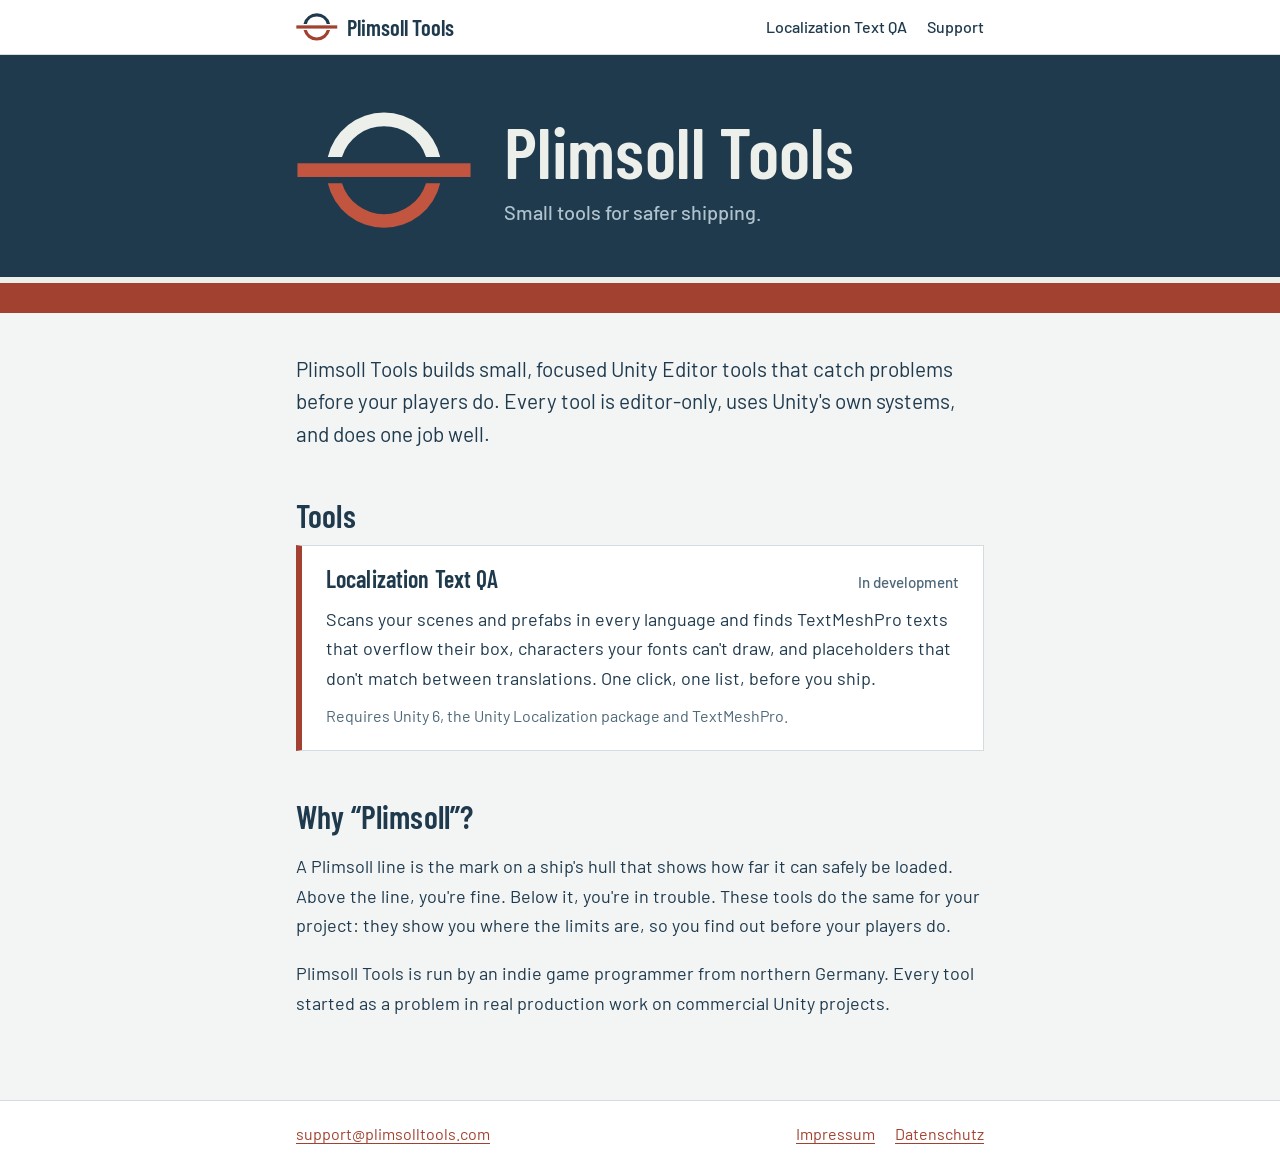
==== index.html @ eae1c2fc "Initial commit" ====
<!doctype html>
<html lang="en">
<head>
<meta charset="utf-8">
<meta name="viewport" content="width=device-width, initial-scale=1">
<title>Plimsoll Tools – Small tools for safer shipping</title>
<meta name="description" content="Small, focused Unity Editor tools that catch problems before your players do.">
<meta property="og:title" content="Plimsoll Tools – Small tools for safer shipping">
<meta property="og:description" content="Small, focused Unity Editor tools that catch problems before your players do.">
<meta property="og:image" content="https://plimsolltools.com/assets/og.png">
<meta property="og:type" content="website">
<link rel="icon" href="assets/favicon.svg" type="image/svg+xml">
<link rel="preload" href="assets/fonts/BarlowCondensed-SemiBold.woff2" as="font" type="font/woff2" crossorigin>
<link rel="stylesheet" href="assets/style.css">
</head>
<body>
<header class="site-head">
  <div class="wrap head-inner">
    <a class="brand" href="index.html"><svg class="mark mark-head" viewBox="-61 -41 122 82" aria-hidden="true"><path class="mark-top" d="M-38.96 -9.05A40 40 0 0 1 38.96 -9.05L29.13 -9.05A30.5 30.5 0 0 0 -29.13 -9.05Z"/><path class="mark-low" d="M-38.96 9.05A40 40 0 0 0 38.96 9.05L29.13 9.05A30.5 30.5 0 0 1 -29.13 9.05Z"/><g class="mark-low"><rect x="-60" y="-4.75" width="120" height="9.5"/></g></svg><span>Plimsoll Tools</span></a>
    <nav aria-label="Main"><a href="tools/localization-text-qa/index.html">Localization Text QA</a><a href="support.html">Support</a></nav>
  </div>
</header>
<section class="hero"><div class="wrap"><svg class="mark mark-hero" viewBox="-61 -41 122 82" role="img" aria-label="Plimsoll mark"><path class="mark-top" d="M-38.96 -9.05A40 40 0 0 1 38.96 -9.05L29.13 -9.05A30.5 30.5 0 0 0 -29.13 -9.05Z"/><path class="mark-low" d="M-38.96 9.05A40 40 0 0 0 38.96 9.05L29.13 9.05A30.5 30.5 0 0 1 -29.13 9.05Z"/><g class="mark-low"><rect x="-60" y="-4.75" width="120" height="9.5"/></g></svg>
<div><h1>Plimsoll Tools</h1><p class="claim">Small tools for safer shipping.</p></div></div><div class="waterline" aria-hidden="true"></div></section>
<main class="wrap content">

<p class="lead">Plimsoll Tools builds small, focused Unity Editor tools that catch problems before your players do. Every tool is editor-only, uses Unity's own systems, and does one job well.</p>

<h2>Tools</h2>
<article class="tool">
  <div class="tool-head"><h3><a href="tools/localization-text-qa/index.html">Localization Text QA</a></h3><span class="status">In development</span></div>
  <p>Scans your scenes and prefabs in every language and finds TextMeshPro texts that overflow their box, characters your fonts can't draw, and placeholders that don't match between translations. One click, one list, before you ship.</p>
  <p class="meta">Requires Unity 6, the Unity Localization package and TextMeshPro.</p>
</article>

<h2>Why “Plimsoll”?</h2>
<p>A Plimsoll line is the mark on a ship's hull that shows how far it can safely be loaded. Above the line, you're fine. Below it, you're in trouble. These tools do the same for your project: they show you where the limits are, so you find out before your players do.</p>
<p>Plimsoll Tools is run by an indie game programmer from northern Germany. Every tool started as a problem in real production work on commercial Unity projects.</p>

</main>
<footer class="site-foot">
  <div class="wrap foot-inner">
    <p><a href="mailto:support@plimsolltools.com">support@plimsolltools.com</a></p>
    <p><a href="impressum.html">Impressum</a> <a href="datenschutz.html">Datenschutz</a></p>
  </div>
</footer>
</body>
</html>
---- assets/style.css ----
/* Plimsoll Tools – one stylesheet, no external requests */
@font-face { font-family: "Barlow"; src: url("fonts/Barlow-Regular.woff2") format("woff2"); font-weight: 400; font-display: swap; }
@font-face { font-family: "Barlow"; src: url("fonts/Barlow-Medium.woff2") format("woff2"); font-weight: 500; font-display: swap; }
@font-face { font-family: "Barlow Condensed"; src: url("fonts/BarlowCondensed-SemiBold.woff2") format("woff2"); font-weight: 600; font-display: swap; }

:root {
  /* brand, fixed in both modes */
  --hull: #1F3A4D;
  --paint: #EDEFEA;
  --signal: #C2553F;      /* accent on hull blue */
  --antifouling: #A2412F; /* red band */
  --hull-text: #B0C2CD;
  /* content, light */
  --bg: #F3F5F5;
  --surface: #FFFFFF;
  --ink: #1F3A4D;
  --ink-soft: #4E6878;
  --rule: #D3DCE0;
  --accent: #A2412F;
  --mark-top: var(--hull);
  --mark-low: var(--antifouling);
  color-scheme: light;
}
@media (prefers-color-scheme: dark) {
  :root {
    --bg: #13222E;
    --surface: #1A2E3D;
    --ink: #E3E9EB;
    --ink-soft: #A9BAC4;
    --rule: #2B4253;
    --accent: #D9715B;
    --mark-top: var(--paint);
    --mark-low: var(--signal);
    color-scheme: dark;
  }
}

* { box-sizing: border-box; }
html { -webkit-text-size-adjust: 100%; }
body {
  margin: 0; background: var(--bg); color: var(--ink);
  font: 400 1.125rem/1.65 "Barlow", system-ui, -apple-system, "Segoe UI", sans-serif;
}
.wrap { max-width: 46rem; margin: 0 auto; padding: 0 1.5rem; }

a { color: var(--accent); text-underline-offset: 0.18em; text-decoration-thickness: 1px; }
a:hover { text-decoration-thickness: 2px; }
a:focus-visible { outline: 3px solid var(--signal); outline-offset: 3px; border-radius: 2px; }

h1, h2, h3 { font-family: "Barlow Condensed", "Arial Narrow", sans-serif; font-weight: 600; line-height: 1.1; letter-spacing: 0.005em; }
h2 { font-size: 2rem; margin: 3rem 0 0.75rem; }
h3 { font-size: 1.5rem; margin: 0; }

/* header */
.site-head { background: var(--surface); border-bottom: 1px solid var(--rule); }
.head-inner { display: flex; align-items: center; justify-content: space-between; gap: 1rem; flex-wrap: wrap; padding-top: 0.8rem; padding-bottom: 0.8rem; }
.brand { display: flex; align-items: center; gap: 0.6rem; color: var(--ink); text-decoration: none; font: 600 1.4rem/1 "Barlow Condensed", sans-serif; }
nav { display: flex; gap: 1.25rem; font-weight: 500; font-size: 1rem; }
nav a { color: var(--ink); text-decoration: none; }
nav a:hover { color: var(--accent); }

/* the mark */
.mark { display: block; }
.mark-head { width: 2.6rem; height: auto; }
.mark .mark-top { fill: var(--mark-top); }
.mark .mark-low { fill: var(--mark-low); }

/* hero: a ship's hull with its waterline */
.hero { background: var(--hull); color: var(--paint); }
.hero .wrap { display: flex; align-items: center; gap: 2rem; padding-top: 3.5rem; padding-bottom: 3rem; }
.hero h1 { font-size: clamp(2.6rem, 8vw, 4.5rem); margin: 0; }
.hero .claim { color: var(--hull-text); font-weight: 500; font-size: 1.25rem; margin: 0.4rem 0 0; }
.hero .crumb { margin: 0 0 0.4rem; font-weight: 500; }
.hero .crumb a { color: var(--hull-text); }
.mark-hero { width: clamp(7rem, 22vw, 11rem); flex: none; }
.hero .mark .mark-top { fill: var(--paint); }
.hero .mark .mark-low { fill: var(--signal); }
.waterline { height: 2.25rem; background: var(--antifouling); border-top: 6px solid var(--paint); }

/* content */
.content { padding-top: 2.5rem; padding-bottom: 4rem; }
.lead { font-size: 1.3rem; line-height: 1.55; margin-top: 0; }
.tool { background: var(--surface); border: 1px solid var(--rule); border-left: 6px solid var(--accent); padding: 1.25rem 1.5rem; }
.tool p { margin: 0.6rem 0 0; }
.tool-head { display: flex; align-items: baseline; justify-content: space-between; gap: 1rem; flex-wrap: wrap; }
.tool h3 a { color: var(--ink); text-decoration: none; }
.tool h3 a:hover { color: var(--accent); }
.status { font-size: 0.95rem; font-weight: 500; color: var(--ink-soft); }
.meta { color: var(--ink-soft); font-size: 1rem; }

.checks dt { font: 600 1.35rem/1.2 "Barlow Condensed", sans-serif; margin-top: 1.25rem; }
.checks dd { margin: 0.25rem 0 0; }
ul { padding-left: 1.25rem; }
li { margin: 0.3rem 0; }
.note { background: var(--surface); border: 1px solid var(--rule); padding: 0.9rem 1.2rem; margin-top: 0; }
.todo { color: var(--ink-soft); font-style: italic; }

/* footer */
.site-foot { border-top: 1px solid var(--rule); background: var(--surface); }
.foot-inner { display: flex; justify-content: space-between; gap: 1rem; flex-wrap: wrap; padding-top: 1.25rem; padding-bottom: 1.25rem; font-size: 1rem; color: var(--ink-soft); }
.foot-inner p { margin: 0; display: flex; gap: 1.25rem; }

@media (max-width: 34rem) {
  .hero .wrap { flex-direction: column; align-items: flex-start; gap: 1.25rem; padding-top: 2.5rem; }
  h2 { font-size: 1.75rem; }
}
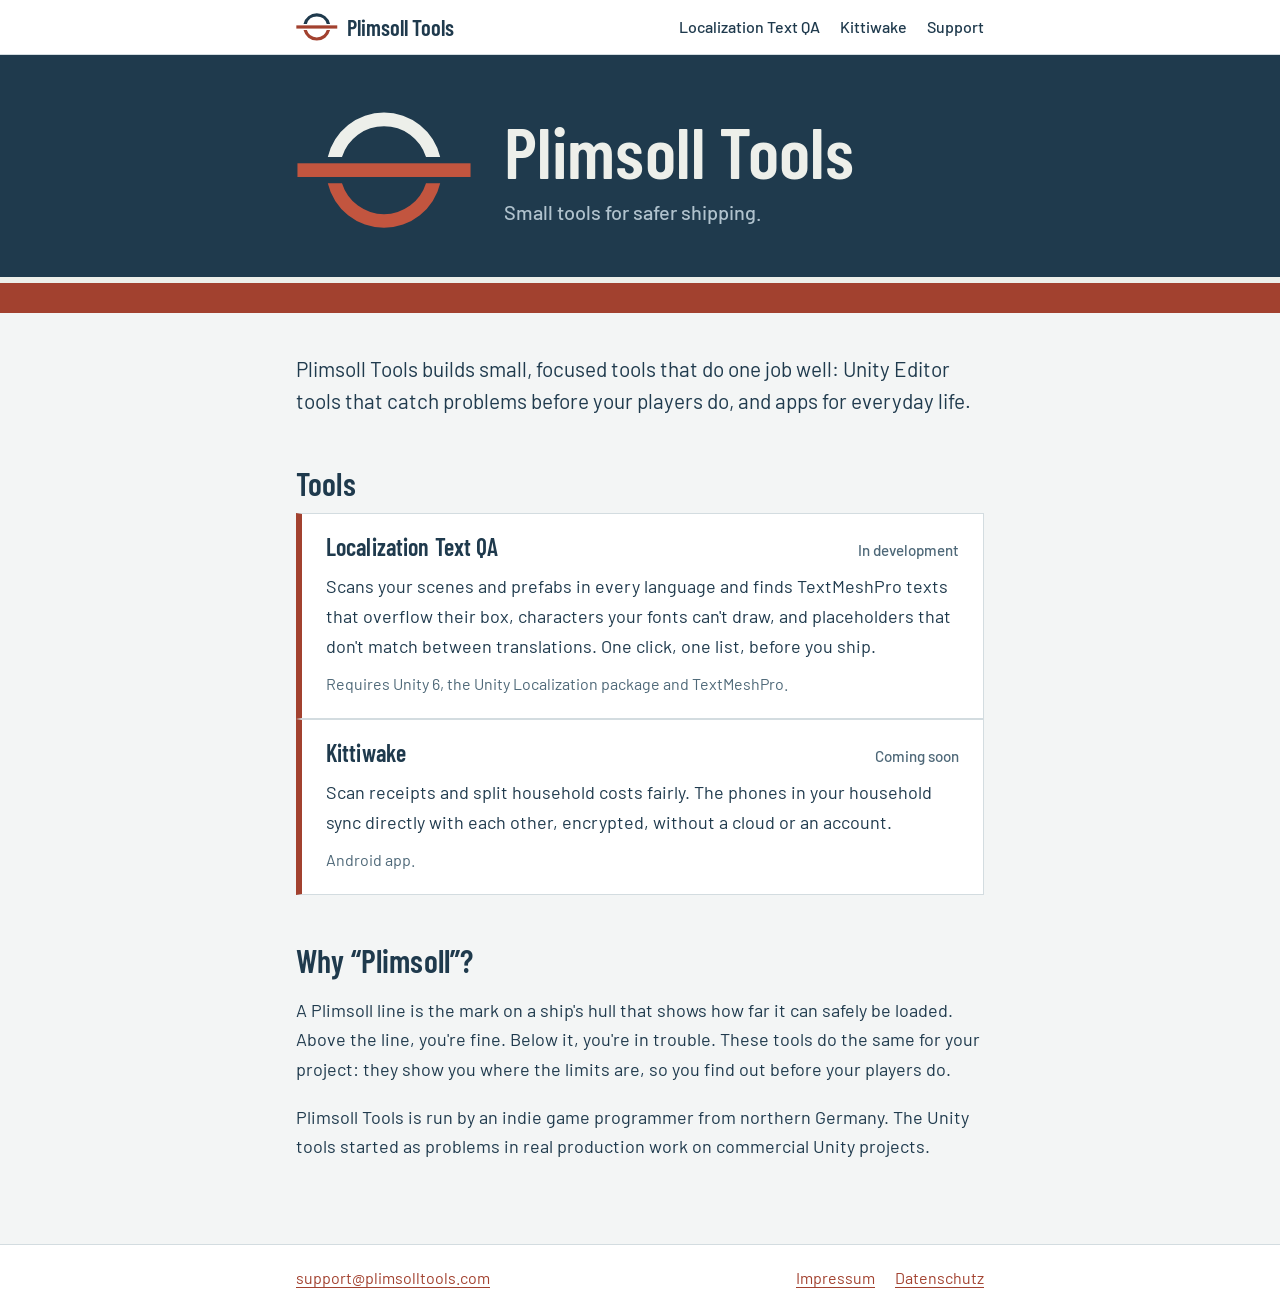
==== commit f2538a3f: "Kittiwake: App-Seite und Datenschutzerklärung (DE/EN), Support-Seite allgemein Startseite und Naviga" ====
--- a/index.html
+++ b/index.html
@@ -4,9 +4,9 @@
 <meta charset="utf-8">
 <meta name="viewport" content="width=device-width, initial-scale=1">
 <title>Plimsoll Tools – Small tools for safer shipping</title>
-<meta name="description" content="Small, focused Unity Editor tools that catch problems before your players do.">
+<meta name="description" content="Small, focused tools: Unity Editor tools that catch problems before your players do, and apps for everyday life.">
 <meta property="og:title" content="Plimsoll Tools – Small tools for safer shipping">
-<meta property="og:description" content="Small, focused Unity Editor tools that catch problems before your players do.">
+<meta property="og:description" content="Small, focused tools: Unity Editor tools that catch problems before your players do, and apps for everyday life.">
 <meta property="og:image" content="https://plimsolltools.com/assets/og.png">
 <meta property="og:type" content="website">
 <link rel="icon" href="assets/favicon.svg" type="image/svg+xml">
@@ -17,14 +17,14 @@
 <header class="site-head">
   <div class="wrap head-inner">
     <a class="brand" href="index.html"><svg class="mark mark-head" viewBox="-61 -41 122 82" aria-hidden="true"><path class="mark-top" d="M-38.96 -9.05A40 40 0 0 1 38.96 -9.05L29.13 -9.05A30.5 30.5 0 0 0 -29.13 -9.05Z"/><path class="mark-low" d="M-38.96 9.05A40 40 0 0 0 38.96 9.05L29.13 9.05A30.5 30.5 0 0 1 -29.13 9.05Z"/><g class="mark-low"><rect x="-60" y="-4.75" width="120" height="9.5"/></g></svg><span>Plimsoll Tools</span></a>
-    <nav aria-label="Main"><a href="tools/localization-text-qa/index.html">Localization Text QA</a><a href="support.html">Support</a></nav>
+    <nav aria-label="Main"><a href="tools/localization-text-qa/index.html">Localization Text QA</a><a href="apps/kittiwake/index.html">Kittiwake</a><a href="support.html">Support</a></nav>
   </div>
 </header>
 <section class="hero"><div class="wrap"><svg class="mark mark-hero" viewBox="-61 -41 122 82" role="img" aria-label="Plimsoll mark"><path class="mark-top" d="M-38.96 -9.05A40 40 0 0 1 38.96 -9.05L29.13 -9.05A30.5 30.5 0 0 0 -29.13 -9.05Z"/><path class="mark-low" d="M-38.96 9.05A40 40 0 0 0 38.96 9.05L29.13 9.05A30.5 30.5 0 0 1 -29.13 9.05Z"/><g class="mark-low"><rect x="-60" y="-4.75" width="120" height="9.5"/></g></svg>
 <div><h1>Plimsoll Tools</h1><p class="claim">Small tools for safer shipping.</p></div></div><div class="waterline" aria-hidden="true"></div></section>
 <main class="wrap content">
 
-<p class="lead">Plimsoll Tools builds small, focused Unity Editor tools that catch problems before your players do. Every tool is editor-only, uses Unity's own systems, and does one job well.</p>
+<p class="lead">Plimsoll Tools builds small, focused tools that do one job well: Unity Editor tools that catch problems before your players do, and apps for everyday life.</p>
 
 <h2>Tools</h2>
 <article class="tool">
@@ -32,10 +32,15 @@
   <p>Scans your scenes and prefabs in every language and finds TextMeshPro texts that overflow their box, characters your fonts can't draw, and placeholders that don't match between translations. One click, one list, before you ship.</p>
   <p class="meta">Requires Unity 6, the Unity Localization package and TextMeshPro.</p>
 </article>
+<article class="tool">
+  <div class="tool-head"><h3><a href="apps/kittiwake/index.html">Kittiwake</a></h3><span class="status">Coming soon</span></div>
+  <p>Scan receipts and split household costs fairly. The phones in your household sync directly with each other, encrypted, without a cloud or an account.</p>
+  <p class="meta">Android app.</p>
+</article>
 
 <h2>Why “Plimsoll”?</h2>
 <p>A Plimsoll line is the mark on a ship's hull that shows how far it can safely be loaded. Above the line, you're fine. Below it, you're in trouble. These tools do the same for your project: they show you where the limits are, so you find out before your players do.</p>
-<p>Plimsoll Tools is run by an indie game programmer from northern Germany. Every tool started as a problem in real production work on commercial Unity projects.</p>
+<p>Plimsoll Tools is run by an indie game programmer from northern Germany. The Unity tools started as problems in real production work on commercial Unity projects.</p>
 
 </main>
 <footer class="site-foot">
--- a/assets/style.css
+++ b/assets/style.css
@@ -55,7 +55,7 @@
 .site-head { background: var(--surface); border-bottom: 1px solid var(--rule); }
 .head-inner { display: flex; align-items: center; justify-content: space-between; gap: 1rem; flex-wrap: wrap; padding-top: 0.8rem; padding-bottom: 0.8rem; }
 .brand { display: flex; align-items: center; gap: 0.6rem; color: var(--ink); text-decoration: none; font: 600 1.4rem/1 "Barlow Condensed", sans-serif; }
-nav { display: flex; gap: 1.25rem; font-weight: 500; font-size: 1rem; }
+nav { display: flex; flex-wrap: wrap; gap: 0.4rem 1.25rem; font-weight: 500; font-size: 1rem; }
 nav a { color: var(--ink); text-decoration: none; }
 nav a:hover { color: var(--accent); }
 
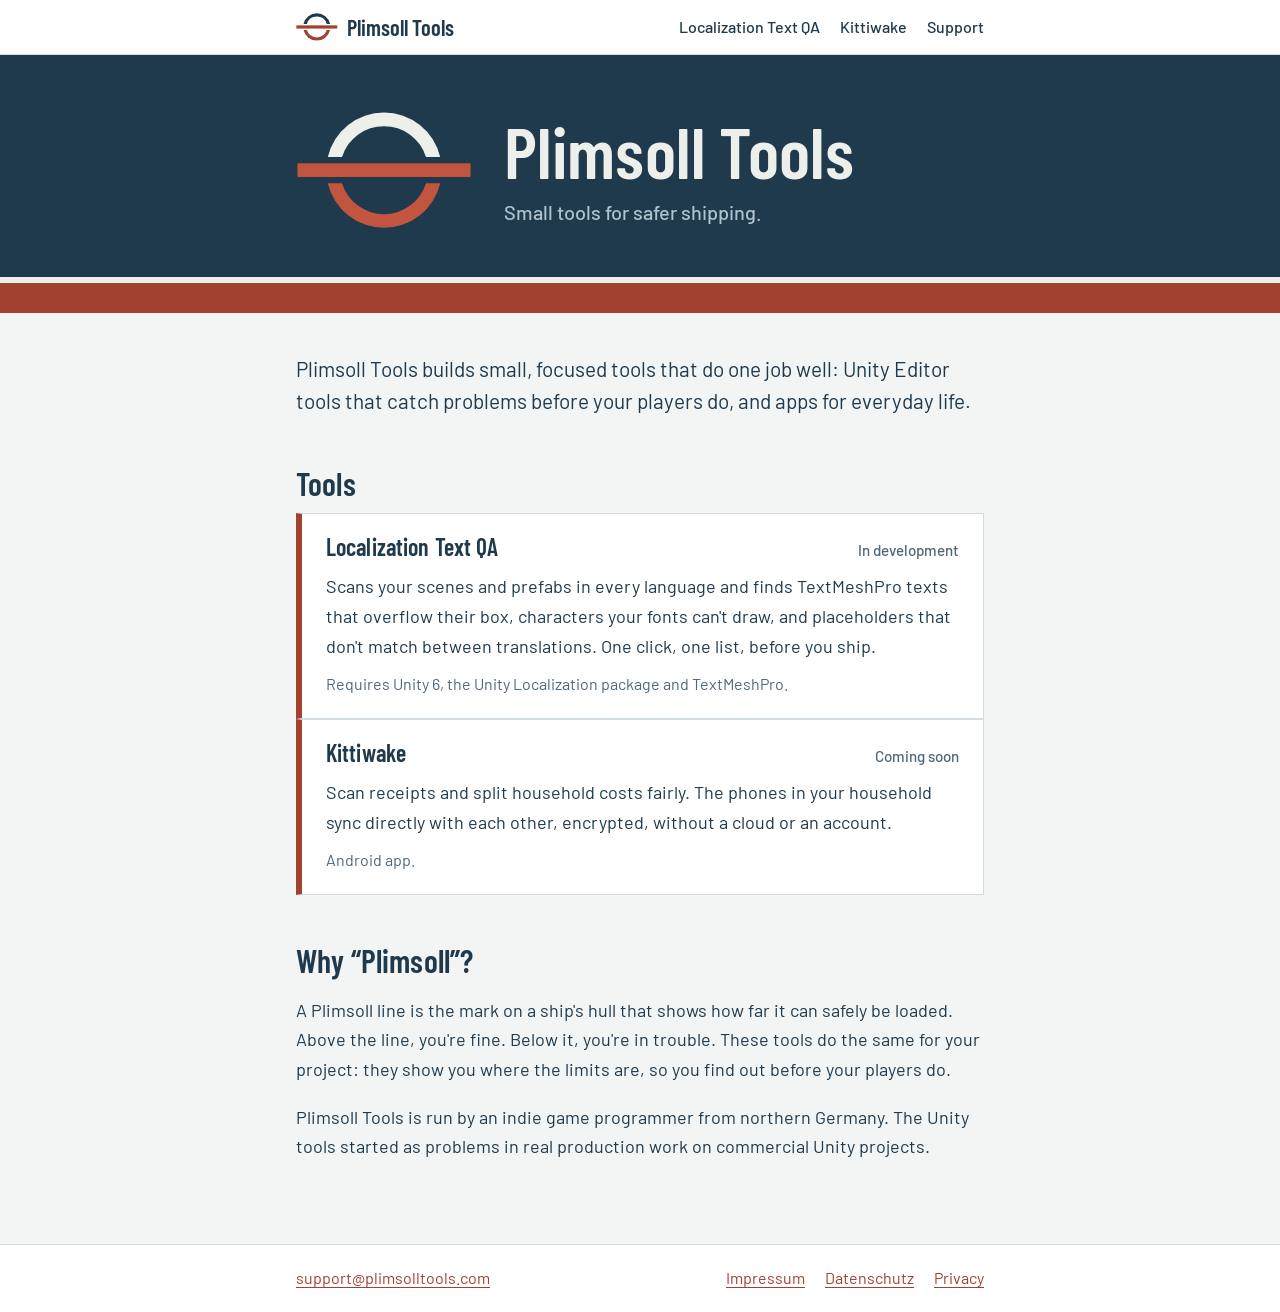
==== commit 98caf2f2: "Englische Datenschutzerklärung der Website, Footer-Link Privacy Co-Authored-By: Claude Opus 5.5 (1M " ====
--- a/index.html
+++ b/index.html
@@ -46,7 +46,7 @@
 <footer class="site-foot">
   <div class="wrap foot-inner">
     <p><a href="mailto:support@plimsolltools.com">support@plimsolltools.com</a></p>
-    <p><a href="impressum.html">Impressum</a> <a href="datenschutz.html">Datenschutz</a></p>
+    <p><a href="impressum.html">Impressum</a> <a href="datenschutz.html">Datenschutz</a> <a href="privacy.html">Privacy</a></p>
   </div>
 </footer>
 </body>
